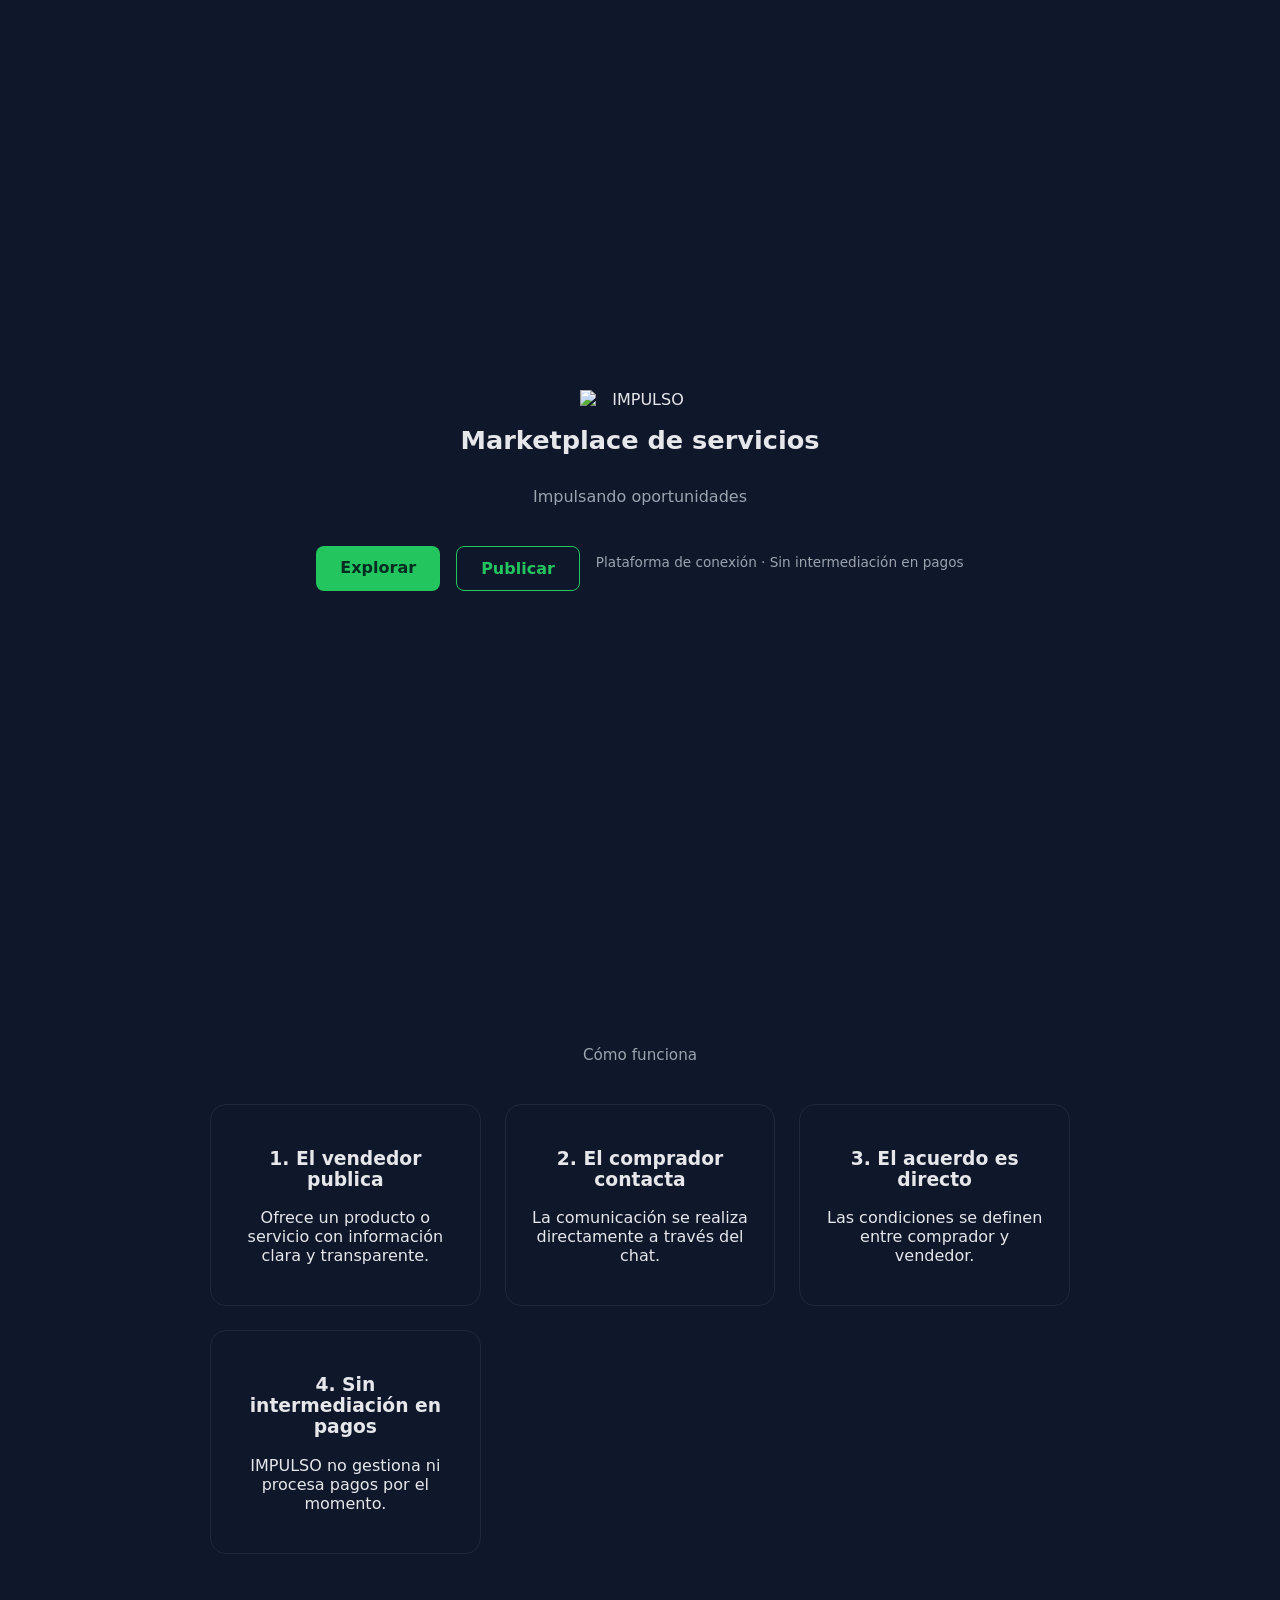
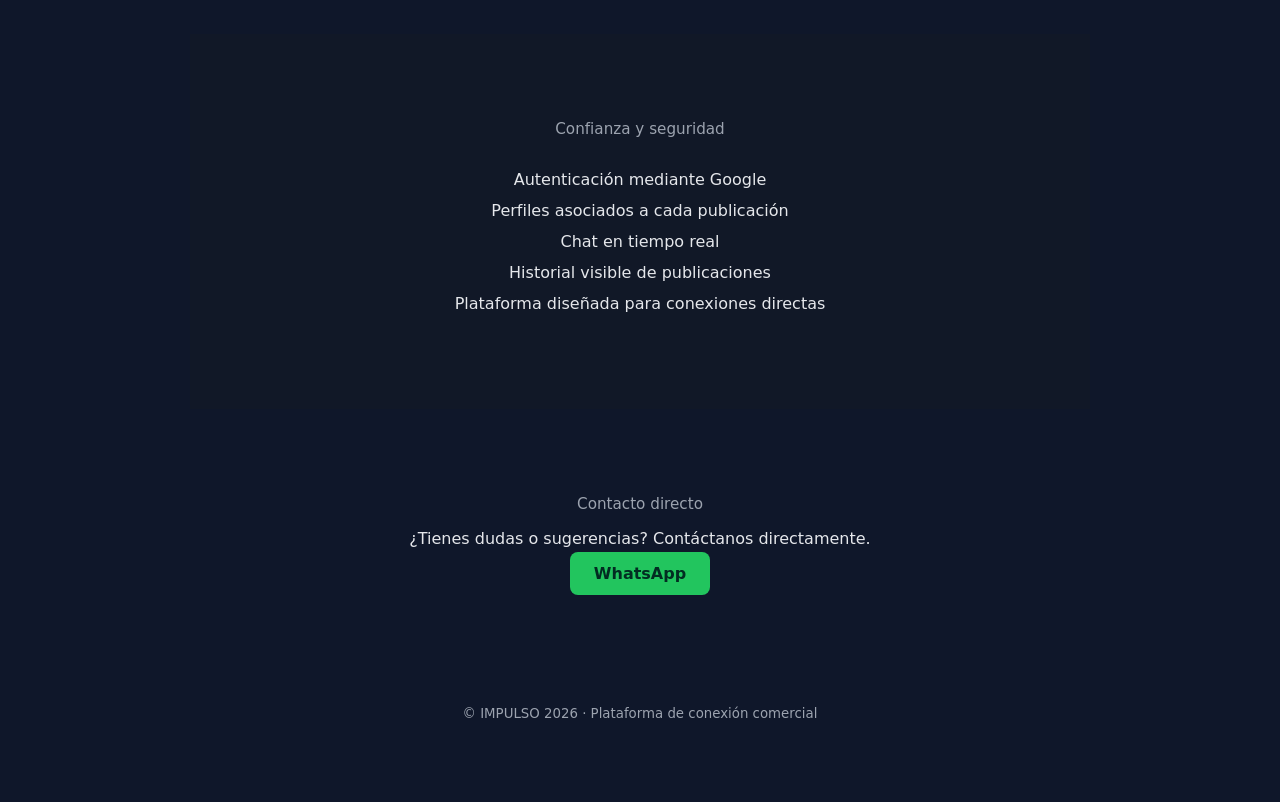
==== index.html @ ee9f5212 "Update index.html" ====
<!DOCTYPE html>
<html lang="es">
<head>
  <meta name="description" content="IMPULSO es un marketplace de servicios que conecta personas para comprar y vender sin intermediación en pagos.">
<meta name="viewport" content="width=device-width, initial-scale=1.0">
  <meta charset="UTF-8">
  <title>IMPULSO | Marketplace de servicios</title>
  <link rel="stylesheet" href="styles.css">
  <link rel="preconnect" href="https://fonts.googleapis.com">
  <link rel="preconnect" href="https://fonts.gstatic.com" crossorigin>
  <link href="https://fonts.googleapis.com/css2?family=Inter:wght@400;500;600&display=swap" rel="stylesheet">
</head>

<body class="landing">

  <header class="hero">
    <img src="logo-impulso.png" class="logo logo-animate" alt="IMPULSO">
    <h1>Marketplace de servicios</h1>
    <p class="tagline">Impulsando oportunidades</p>

    <div class="cta">
      <a href="index.html" class="btn-primary">Explorar</a>
      <a href="producto.html" class="btn-secondary">Publicar</a>
      <p class="microtrust">
  Plataforma de conexión · Sin intermediación en pagos
</p>
      
    </div>
  </header>

  <!-- CÓMO FUNCIONA -->
  <section class="section">
    <h2>Cómo funciona</h2>
    <div class="steps">
      <div class="step">
        <h3>1. El vendedor publica</h3>
        <p>Ofrece un producto o servicio con información clara y transparente.</p>
      </div>
      <div class="step">
        <h3>2. El comprador contacta</h3>
        <p>La comunicación se realiza directamente a través del chat.</p>
      </div>
      <div class="step">
        <h3>3. El acuerdo es directo</h3>
        <p>Las condiciones se definen entre comprador y vendedor.</p>
      </div>
      <div class="step">
        <h3>4. Sin intermediación en pagos</h3>
        <p>IMPULSO no gestiona ni procesa pagos por el momento.</p>
      </div>
    </div>
  </section>

  <!-- CONFIANZA -->
  <section class="section dark">
    <h2>Confianza y seguridad</h2>
    <ul class="trust">
      <li>Autenticación mediante Google</li>
      <li>Perfiles asociados a cada publicación</li>
      <li>Chat en tiempo real</li>
      <li>Historial visible de publicaciones</li>
      <li>Plataforma diseñada para conexiones directas</li>
    </ul>
  </section>

  <!-- CONTACTO -->
  <section class="section">
    <h2>Contacto directo</h2>
    <p>¿Tienes dudas o sugerencias? Contáctanos directamente.</p>
    <a
      href="https://wa.me/5210000000000"
      target="_blank"
      class="btn-primary"
    >
      WhatsApp
    </a>
  </section>

  <footer class="footer">
    <small>© IMPULSO 2026 · Plataforma de conexión comercial</small>
  </footer>

  <script>
  if ("serviceWorker" in navigator) {
    navigator.serviceWorker.register("./sw.js");
  }
</script>

</body>
</html>
---- styles.css ----
:root {
  /* Fondos */
  --bg-main: #0b1220;
  --bg-card: #0f172a;

  /* Mensajes */
  --bg-message-me: #1e40af;     /* azul logo */
  --bg-message-other: #020617;

  /* Bordes */
  --border-soft: #1e293b;

  /* Texto */
  --text-main: #e5e7eb;
  --text-muted: #9ca3af;

  /* Acento (verde del logo) */
  --accent: #22c55e;
}

/* RESET SUAVE */
* {
  box-sizing: border-box;
}

/* BODY */
body {
  margin: 0;
  font-family: system-ui, -apple-system, BlinkMacSystemFont, "Segoe UI",
    sans-serif;
  background: radial-gradient(circle at top, #111827, #020617);
  color: var(--text-main);
  padding: 40px 20px;
}

/* CONTENEDOR */
.container {
  max-width: 520px;
  margin: auto;
  background: var(--bg-card);
  border-radius: 18px;
  padding: 28px;
  border: 1px solid var(--border-soft);
  box-shadow: 0 25px 60px rgba(0, 0, 0, 0.6);
}

/* HEADER */
header {
  margin-bottom: 20px;
}

h1 {
  margin: 0;
  font-size: 1.6rem;
  font-weight: 600;
}

h2 {
  margin: 6px 0 0;
  font-size: 0.95rem;
  font-weight: 400;
  color: var(--text-muted);
}

/* BOTONES */
button {
  background: transparent;
  border: 1px solid var(--accent);
  color: var(--accent);
}

button:hover {
  background: var(--accent);
  color: #020617;
}

/* INPUT */
input {
  width: 100%;
  background: #020617;
  border: 1px solid var(--border-soft);
  padding: 12px;
  border-radius: 10px;
  color: var(--text-main);
  margin-top: 10px;
}

input::placeholder {
  color: var(--text-muted);
}

input:disabled {
  opacity: 0.6;
}

/* LISTA CHAT */
#lista {
  list-style: none;
  padding: 0;
  margin: 20px 0 0;
  max-height: 320px;
  overflow-y: auto;
}

/* MENSAJES */
#lista li {
  max-width: 75%;
  padding: 10px 14px;
  border-radius: 14px;
  margin-bottom: 10px;
  line-height: 1.4;
  animation: fadeIn 0.25s ease-out;
}

/* ANIMACIÓN */
@keyframes fadeIn {
  from {
    opacity: 0;
    transform: translateY(4px);
  }
  to {
    opacity: 1;
    transform: translateY(0);
  }
}

/* MIS MENSAJES */
#lista li.mio {
  margin-left: auto;
  background: var(--bg-message-me);
  color: white;
  border-bottom-right-radius: 4px;
}

/* OTROS */
#lista li.otro {
  margin-right: auto;
  background: var(--bg-message-other);
  color: var(--text-main);
  border: 1px solid var(--border-soft);
  border-bottom-left-radius: 4px;
}

/* AUTOR */
.autor {
  font-size: 0.75rem;
  font-weight: 600;
  opacity: 0.7;
  margin-bottom: 2px;
}

/* TEXTO */
.texto {
  font-size: 0.95rem;
}

/* HORA */
.hora {
  font-size: 0.7rem;
  opacity: 0.5;
  margin-top: 4px;
  text-align: right;
}
.brand {
  display: flex;
  flex-direction: column;
  align-items: center;
  gap: 14px;
  margin-bottom: 24px;
}

.brand img {
  max-width: 240px;
  height: auto;
}
@media (max-width: 480px) {
  .brand img {
    max-width: 180px;
  }
}
body.landing {
  font-family: system-ui, sans-serif;
  background: #0f172a;
  color: #e5e7eb;
  margin: 0;
}

.hero {
  min-height: 100vh;
  display: flex;
  flex-direction: column;
  justify-content: center;
  align-items: center;
  gap: 1rem;
  text-align: center;
}

.logo {
  width: 120px;
}

.btn-primary, .btn-secondary {
  padding: 12px 24px;
  border-radius: 8px;
  text-decoration: none;
  font-weight: bold;
}

.btn-primary {
  background: #22c55e;
  color: #022c22;
}

.btn-secondary {
  border: 1px solid #22c55e;
  color: #22c55e;
}

.features {
  display: flex;
  justify-content: center;
  gap: 2rem;
  padding: 2rem;
}
/* TIPOGRAFÍA */
body {
  font-family: 'Inter', system-ui, sans-serif;
}

/* HERO */
.tagline {
  font-size: 1rem;
  color: #9ca3af;
  margin-bottom: 1.5rem;
}

/* LOGO ANIMACIÓN */
.logo-animate {
  animation: logoFade 1.2s ease-out forwards;
}

@keyframes logoFade {
  from {
    opacity: 0;
    transform: scale(0.96);
  }
  to {
    opacity: 1;
    transform: scale(1);
  }
}

/* SECCIONES */
.section {
  max-width: 900px;
  margin: 0 auto;
  padding: 80px 20px;
  text-align: center;
}

.section.dark {
  background: #111827;
}

/* STEPS */
.steps {
  display: grid;
  grid-template-columns: repeat(auto-fit, minmax(220px, 1fr));
  gap: 24px;
  margin-top: 40px;
}

.step {
  background: #0f172a;
  border: 1px solid #1e293b;
  border-radius: 16px;
  padding: 24px;
}

/* TRUST */
.trust {
  list-style: none;
  padding: 0;
  margin-top: 32px;
}

.trust li {
  margin: 12px 0;
  color: #e5e7eb;
}

/* CTA */
.cta {
  display: flex;
  gap: 16px;
  flex-wrap: wrap;
  justify-content: center;
}

/* FOOTER */
.footer {
  padding: 40px 20px;
  text-align: center;
  color: #9ca3af;
}
.microtrust {
  font-size: 0.85rem;
  color: #9ca3af;
  margin-top: 8px;
}
.notice {
  font-size: 0.85rem;
  color: #9ca3af;
  margin-bottom: 16px;
}
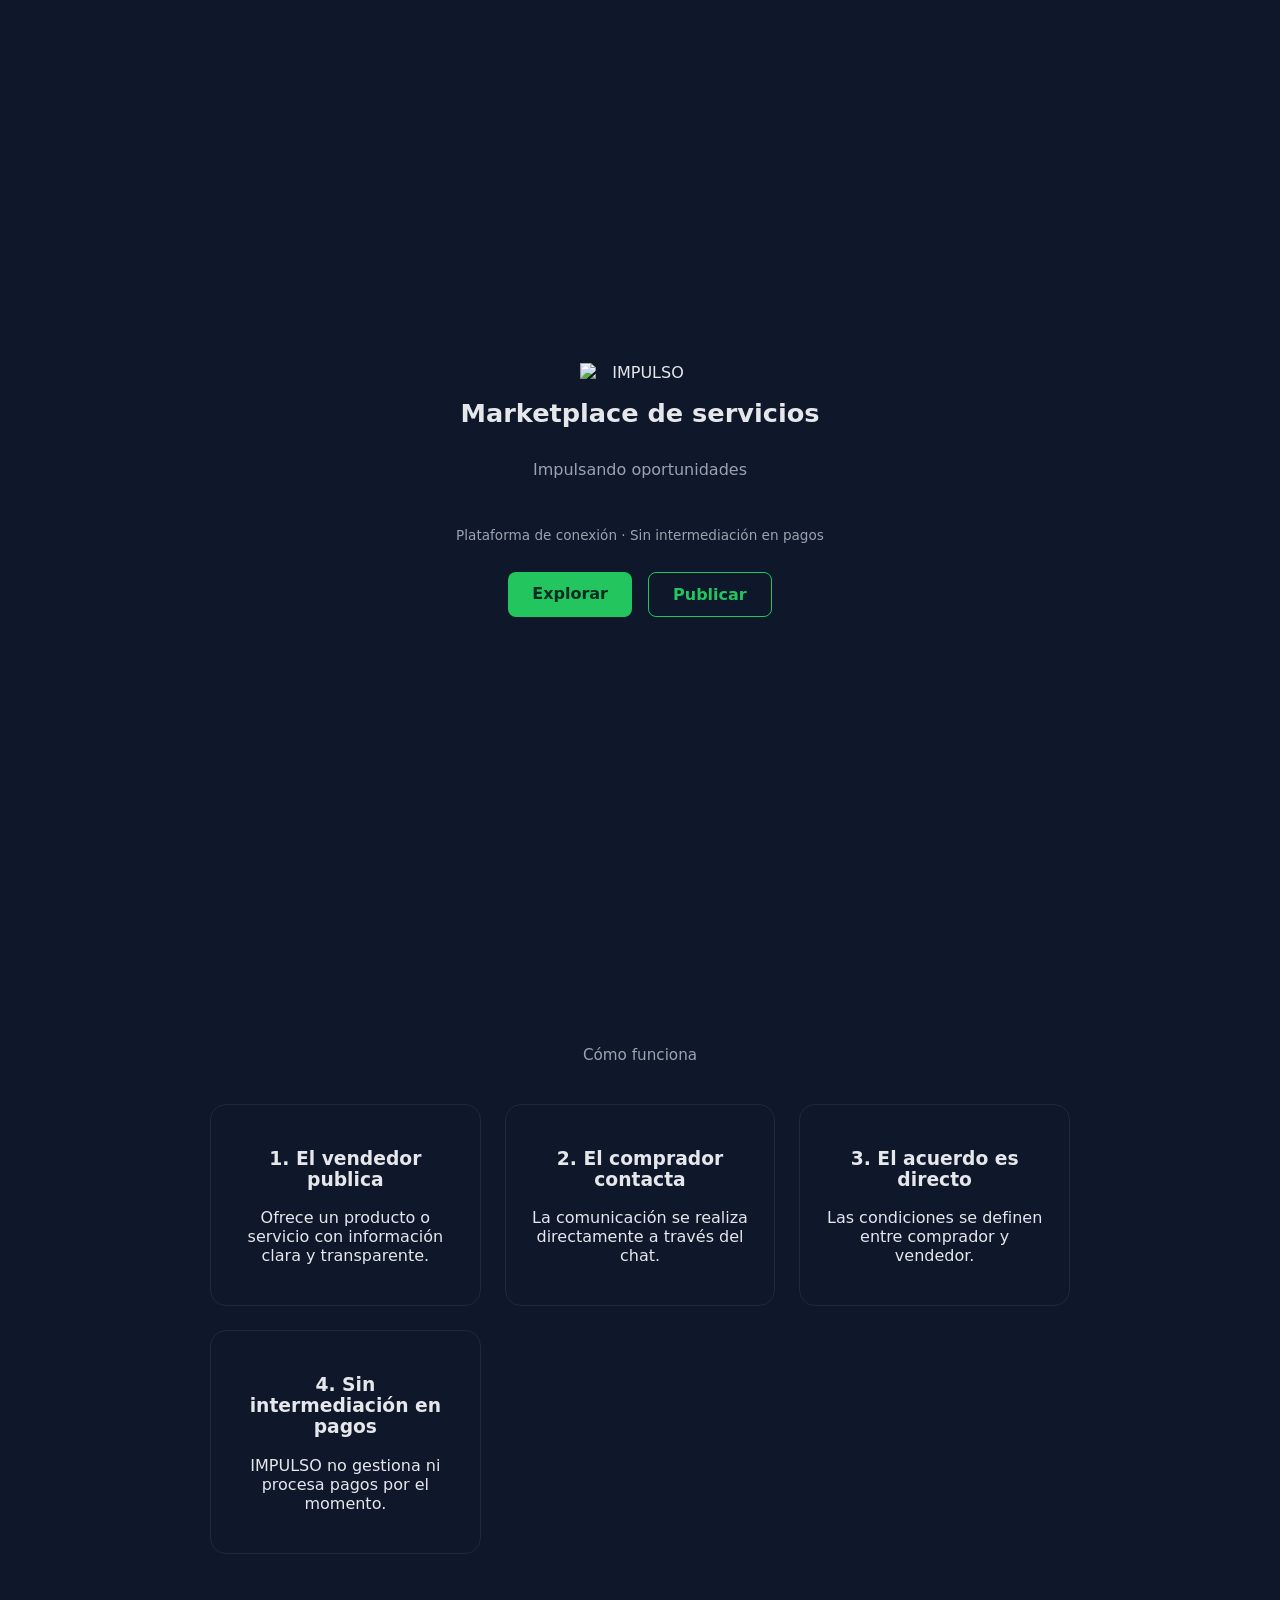
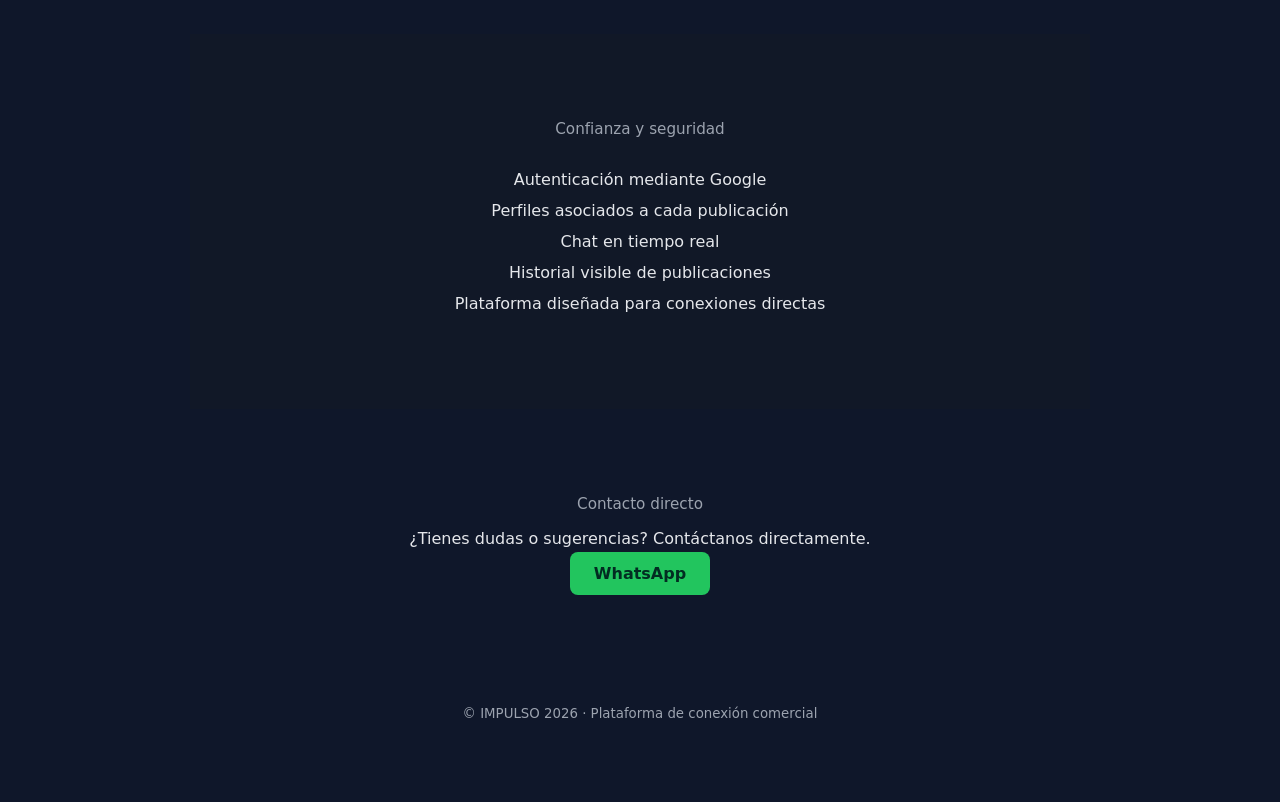
==== commit 3608fa14: "Update index.html" ====
--- a/index.html
+++ b/index.html
@@ -5,7 +5,7 @@
 <meta name="viewport" content="width=device-width, initial-scale=1.0">
   <meta charset="UTF-8">
   <title>IMPULSO | Marketplace de servicios</title>
-  <link rel="stylesheet" href="styles.css">
+  <link rel="stylesheet" href="style.css">
   <link rel="preconnect" href="https://fonts.googleapis.com">
   <link rel="preconnect" href="https://fonts.gstatic.com" crossorigin>
   <link href="https://fonts.googleapis.com/css2?family=Inter:wght@400;500;600&display=swap" rel="stylesheet">
@@ -17,13 +17,13 @@
     <img src="logo-impulso.png" class="logo logo-animate" alt="IMPULSO">
     <h1>Marketplace de servicios</h1>
     <p class="tagline">Impulsando oportunidades</p>
+          <p class="microtrust">
+  Plataforma de conexión · Sin intermediación en pagos
+</p>
 
     <div class="cta">
       <a href="index.html" class="btn-primary">Explorar</a>
       <a href="producto.html" class="btn-secondary">Publicar</a>
-      <p class="microtrust">
-  Plataforma de conexión · Sin intermediación en pagos
-</p>
       
     </div>
   </header>
@@ -160,3 +160,6 @@
 
 
 
+
+
+
--- a/style.css
+++ b/style.css
@@ -0,0 +1,352 @@
+:root {
+  /* Fondos */
+  --bg-main: #0b1220;
+  --bg-card: #0f172a;
+
+  /* Mensajes */
+  --bg-message-me: #1e40af;     /* azul logo */
+  --bg-message-other: #020617;
+
+  /* Bordes */
+  --border-soft: #1e293b;
+
+  /* Texto */
+  --text-main: #e5e7eb;
+  --text-muted: #9ca3af;
+
+  /* Acento (verde del logo) */
+  --accent: #22c55e;
+}
+
+/* RESET SUAVE */
+* {
+  box-sizing: border-box;
+}
+
+/* BODY */
+body {
+  margin: 0;
+  font-family: system-ui, -apple-system, BlinkMacSystemFont, "Segoe UI",
+    sans-serif;
+  background: radial-gradient(circle at top, #111827, #020617);
+  color: var(--text-main);
+  padding: 40px 20px;
+}
+
+/* CONTENEDOR */
+.container {
+  max-width: 520px;
+  margin: auto;
+  background: var(--bg-card);
+  border-radius: 18px;
+  padding: 28px;
+  border: 1px solid var(--border-soft);
+  box-shadow: 0 25px 60px rgba(0, 0, 0, 0.6);
+}
+
+/* HEADER */
+header {
+  margin-bottom: 20px;
+}
+
+h1 {
+  margin: 0;
+  font-size: 1.6rem;
+  font-weight: 600;
+}
+
+h2 {
+  margin: 6px 0 0;
+  font-size: 0.95rem;
+  font-weight: 400;
+  color: var(--text-muted);
+}
+
+/* BOTONES */
+button {
+  background: transparent;
+  border: 1px solid var(--accent);
+  color: var(--accent);
+}
+
+button:hover {
+  background: var(--accent);
+  color: #020617;
+}
+
+/* INPUT */
+input {
+  width: 100%;
+  background: #020617;
+  border: 1px solid var(--border-soft);
+  padding: 12px;
+  border-radius: 10px;
+  color: var(--text-main);
+  margin-top: 10px;
+}
+
+input::placeholder {
+  color: var(--text-muted);
+}
+
+input:disabled {
+  opacity: 0.6;
+}
+
+/* LISTA CHAT */
+#lista {
+  list-style: none;
+  padding: 0;
+  margin: 20px 0 0;
+  max-height: 320px;
+  overflow-y: auto;
+}
+
+/* MENSAJES */
+#lista li {
+  max-width: 75%;
+  padding: 10px 14px;
+  border-radius: 14px;
+  margin-bottom: 10px;
+  line-height: 1.4;
+  animation: fadeIn 0.25s ease-out;
+}
+
+/* ANIMACIÓN */
+@keyframes fadeIn {
+  from {
+    opacity: 0;
+    transform: translateY(4px);
+  }
+  to {
+    opacity: 1;
+    transform: translateY(0);
+  }
+}
+
+/* MIS MENSAJES */
+#lista li.mio {
+  margin-left: auto;
+  background: var(--bg-message-me);
+  color: white;
+  border-bottom-right-radius: 4px;
+}
+
+/* OTROS */
+#lista li.otro {
+  margin-right: auto;
+  background: var(--bg-message-other);
+  color: var(--text-main);
+  border: 1px solid var(--border-soft);
+  border-bottom-left-radius: 4px;
+}
+
+/* AUTOR */
+.autor {
+  font-size: 0.75rem;
+  font-weight: 600;
+  opacity: 0.7;
+  margin-bottom: 2px;
+}
+
+/* TEXTO */
+.texto {
+  font-size: 0.95rem;
+}
+
+/* HORA */
+.hora {
+  font-size: 0.7rem;
+  opacity: 0.5;
+  margin-top: 4px;
+  text-align: right;
+}
+.brand {
+  display: flex;
+  flex-direction: column;
+  align-items: center;
+  gap: 14px;
+  margin-bottom: 24px;
+}
+
+.brand img {
+  max-width: 240px;
+  height: auto;
+}
+@media (max-width: 480px) {
+  .brand img {
+    max-width: 180px;
+  }
+}
+body.landing {
+  font-family: system-ui, sans-serif;
+  background: #0f172a;
+  color: #e5e7eb;
+  margin: 0;
+}
+
+.hero {
+  min-height: 100vh;
+  display: flex;
+  flex-direction: column;
+  justify-content: center;
+  align-items: center;
+  gap: 1rem;
+  text-align: center;
+}
+
+.logo {
+  width: 120px;
+}
+
+.btn-primary, .btn-secondary {
+  padding: 12px 24px;
+  border-radius: 8px;
+  text-decoration: none;
+  font-weight: bold;
+}
+
+.btn-primary {
+  background: #22c55e;
+  color: #022c22;
+}
+
+.btn-secondary {
+  border: 1px solid #22c55e;
+  color: #22c55e;
+}
+
+.features {
+  display: flex;
+  justify-content: center;
+  gap: 2rem;
+  padding: 2rem;
+}
+/* TIPOGRAFÍA */
+body {
+  font-family: 'Inter', system-ui, sans-serif;
+}
+
+/* HERO */
+.tagline {
+  font-size: 1rem;
+  color: #9ca3af;
+  margin-bottom: 1.5rem;
+}
+
+/* LOGO ANIMACIÓN */
+.logo-animate {
+  animation: logoFade 1.2s ease-out forwards;
+}
+
+@keyframes logoFade {
+  from {
+    opacity: 0;
+    transform: scale(0.96);
+  }
+  to {
+    opacity: 1;
+    transform: scale(1);
+  }
+}
+
+/* SECCIONES */
+.section {
+  max-width: 900px;
+  margin: 0 auto;
+  padding: 80px 20px;
+  text-align: center;
+}
+
+.section.dark {
+  background: #111827;
+}
+
+/* STEPS */
+.steps {
+  display: grid;
+  grid-template-columns: repeat(auto-fit, minmax(220px, 1fr));
+  gap: 24px;
+  margin-top: 40px;
+}
+
+.step {
+  background: #0f172a;
+  border: 1px solid #1e293b;
+  border-radius: 16px;
+  padding: 24px;
+}
+
+/* TRUST */
+.trust {
+  list-style: none;
+  padding: 0;
+  margin-top: 32px;
+}
+
+.trust li {
+  margin: 12px 0;
+  color: #e5e7eb;
+}
+
+/* CTA */
+.cta {
+  display: flex;
+  gap: 16px;
+  flex-wrap: wrap;
+  justify-content: center;
+}
+
+/* FOOTER */
+.footer {
+  padding: 40px 20px;
+  text-align: center;
+  color: #9ca3af;
+}
+.microtrust {
+  font-size: 0.85rem;
+  color: #9ca3af;
+  margin-top: 8px;
+}
+.notice {
+  font-size: 0.85rem;
+  color: #9ca3af;
+  margin-bottom: 16px;
+}
+
+
+
+
+
+
+
+
+
+
+
+
+
+
+
+
+
+
+
+
+
+
+
+
+
+
+
+
+
+
+
+
+
+
+
+
+
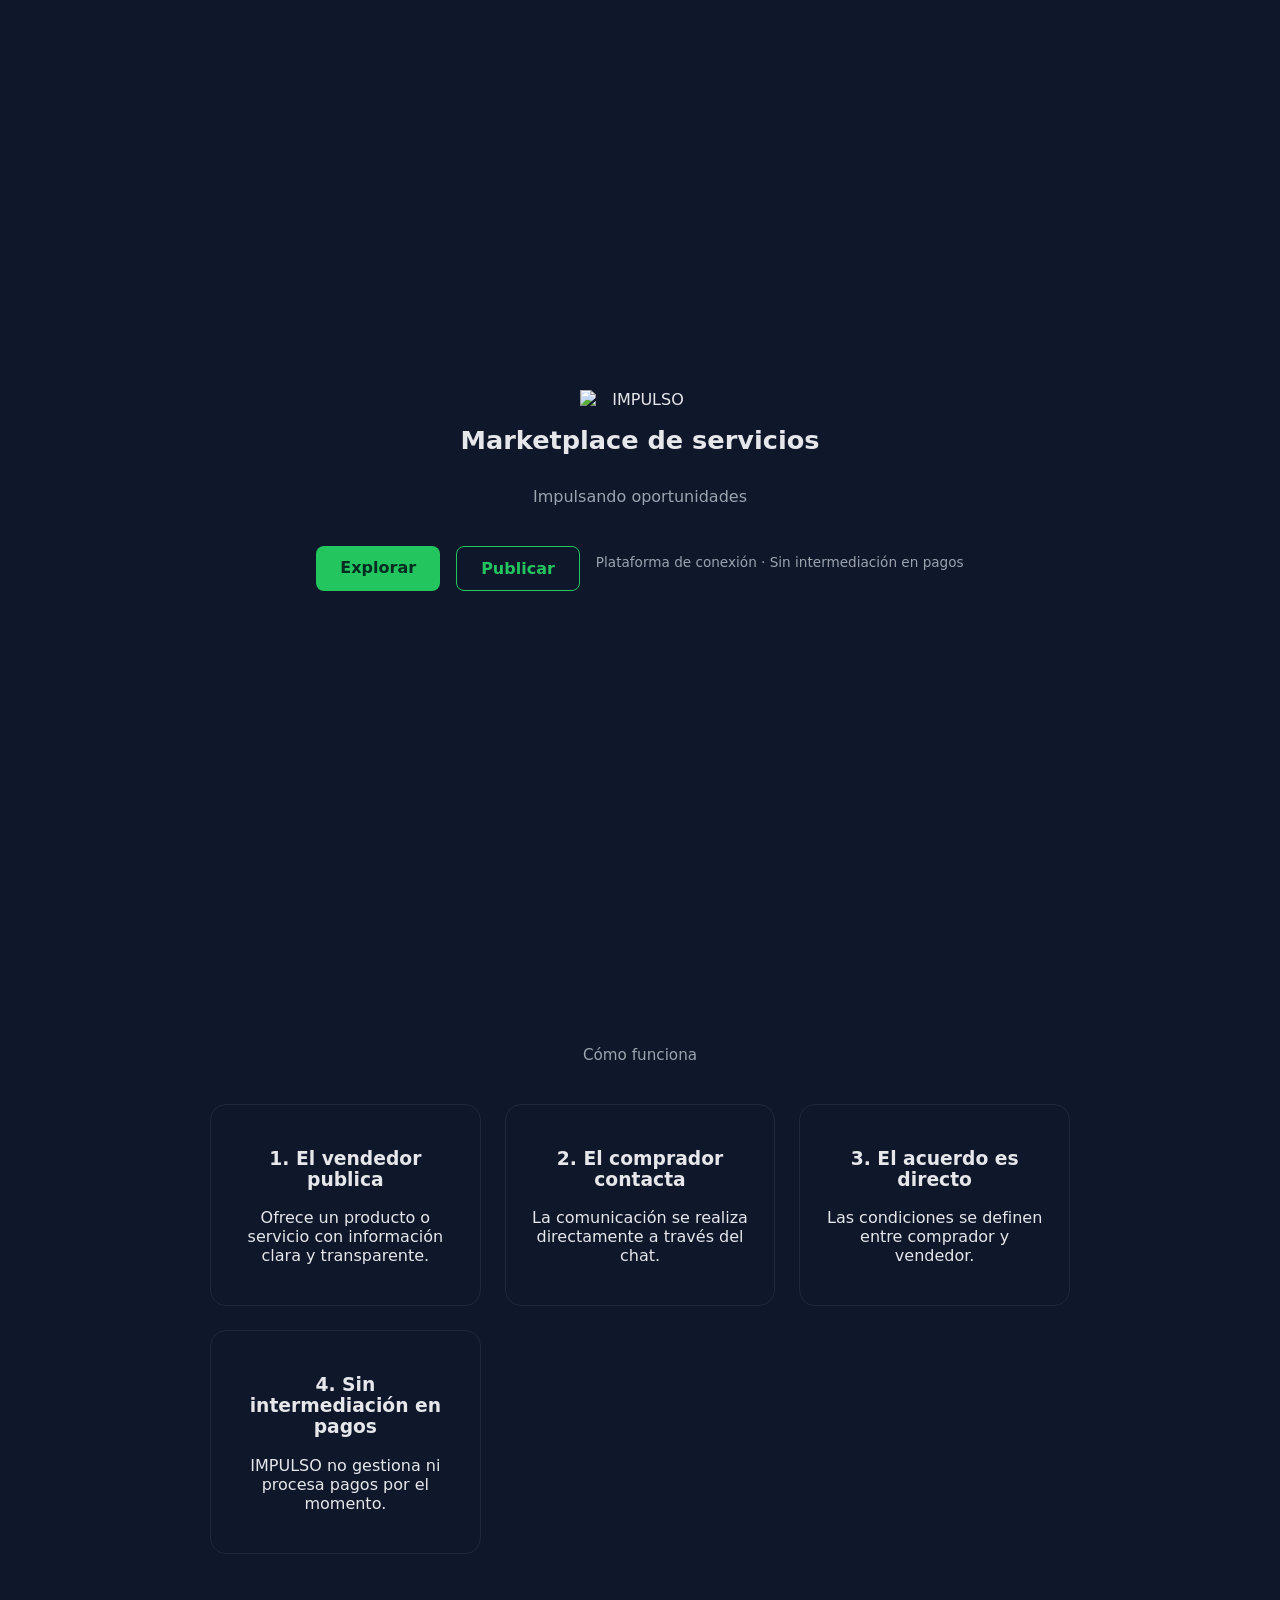
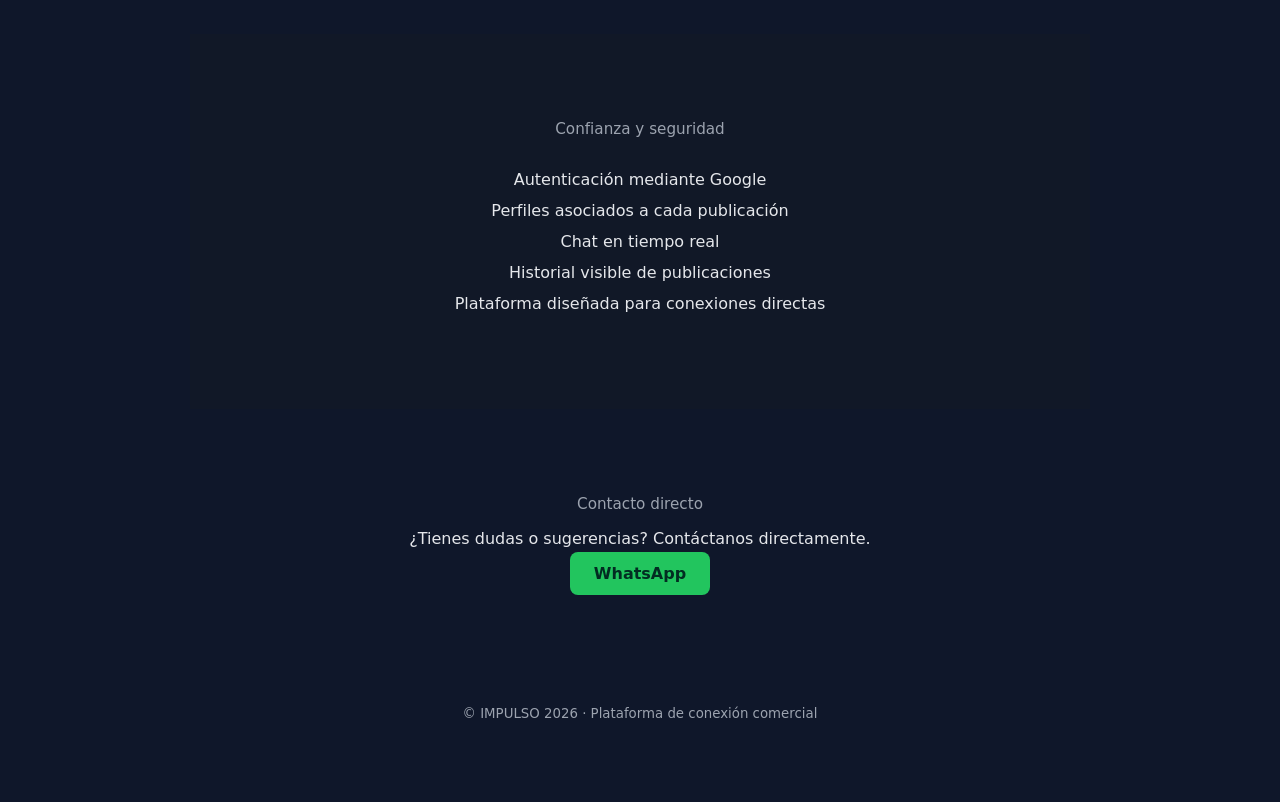
==== commit a4473d68: "Update index.html" ====
--- a/index.html
+++ b/index.html
@@ -17,13 +17,13 @@
     <img src="logo-impulso.png" class="logo logo-animate" alt="IMPULSO">
     <h1>Marketplace de servicios</h1>
     <p class="tagline">Impulsando oportunidades</p>
-          <p class="microtrust">
-  Plataforma de conexión · Sin intermediación en pagos
-</p>
 
     <div class="cta">
       <a href="index.html" class="btn-primary">Explorar</a>
       <a href="producto.html" class="btn-secondary">Publicar</a>
+            <p class="microtrust">
+  Plataforma de conexión · Sin intermediación en pagos
+</p>
       
     </div>
   </header>
@@ -163,3 +163,4 @@
 
 
 
+
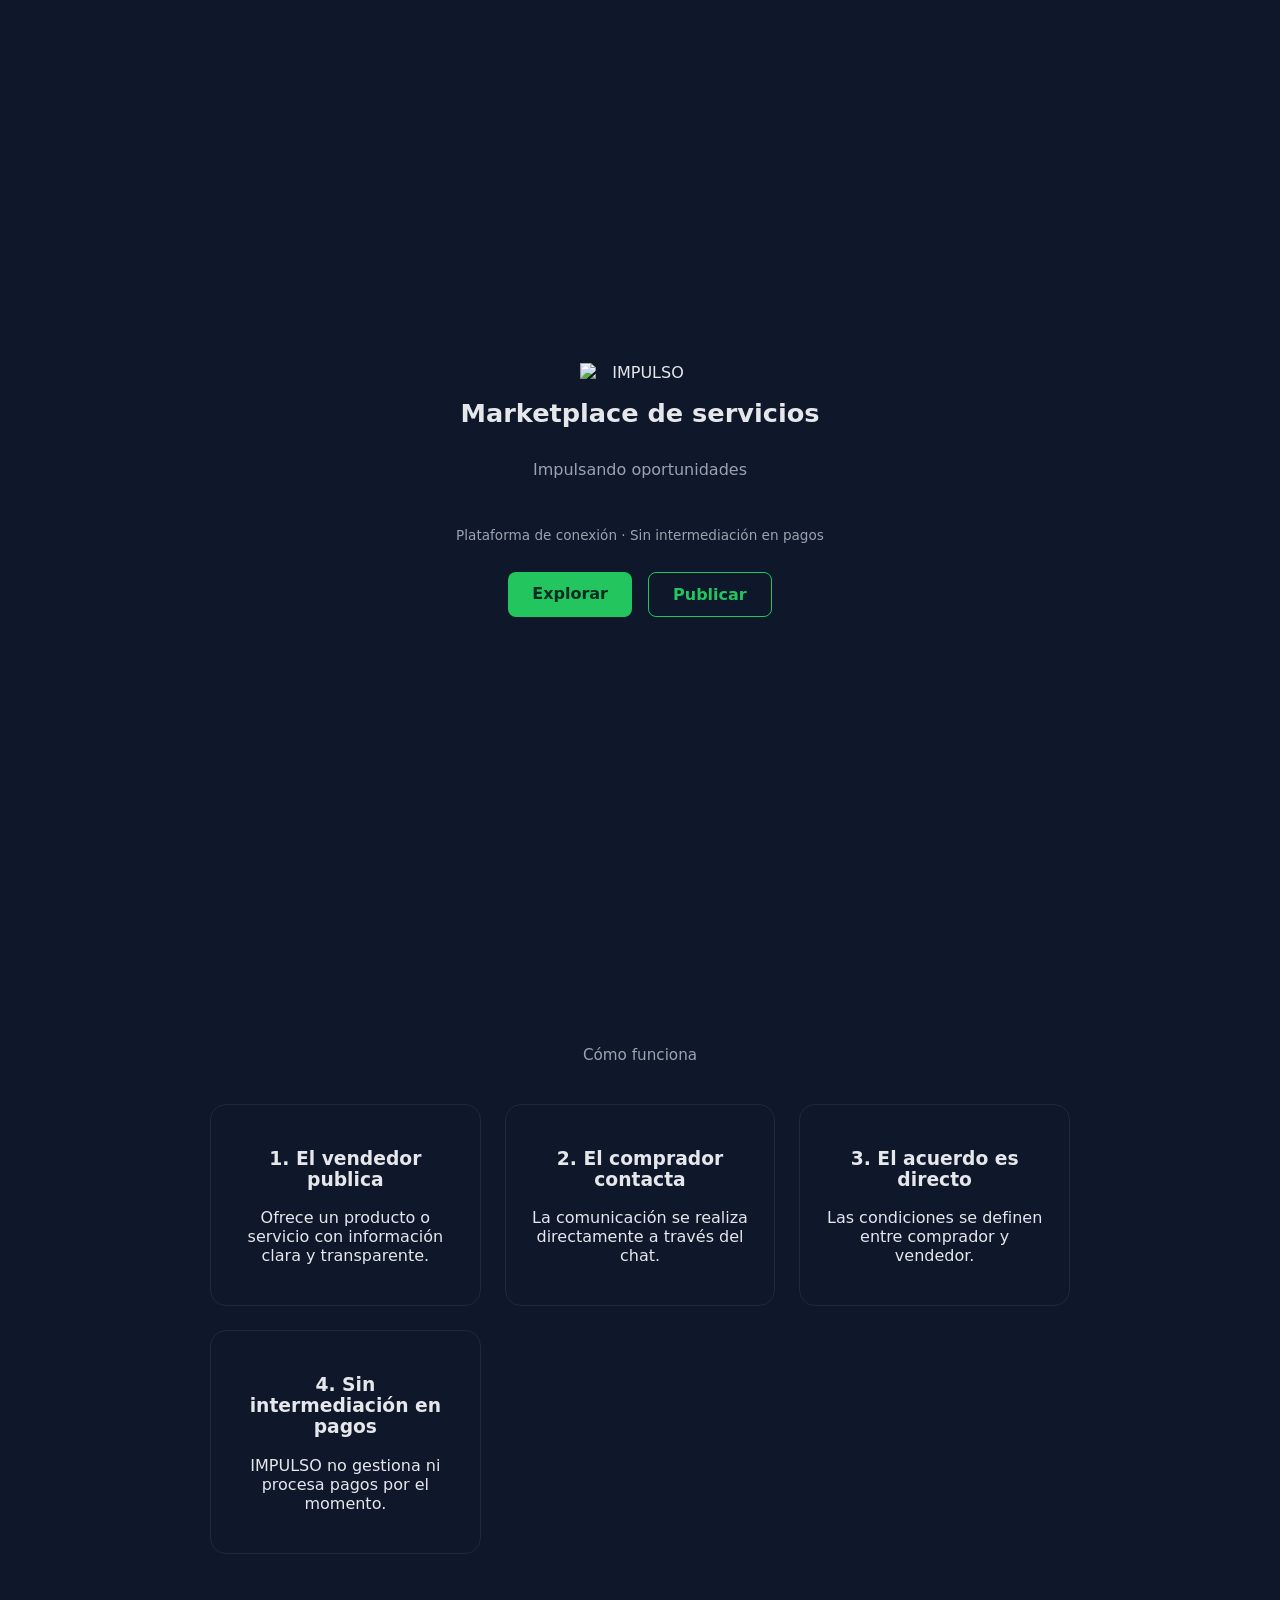
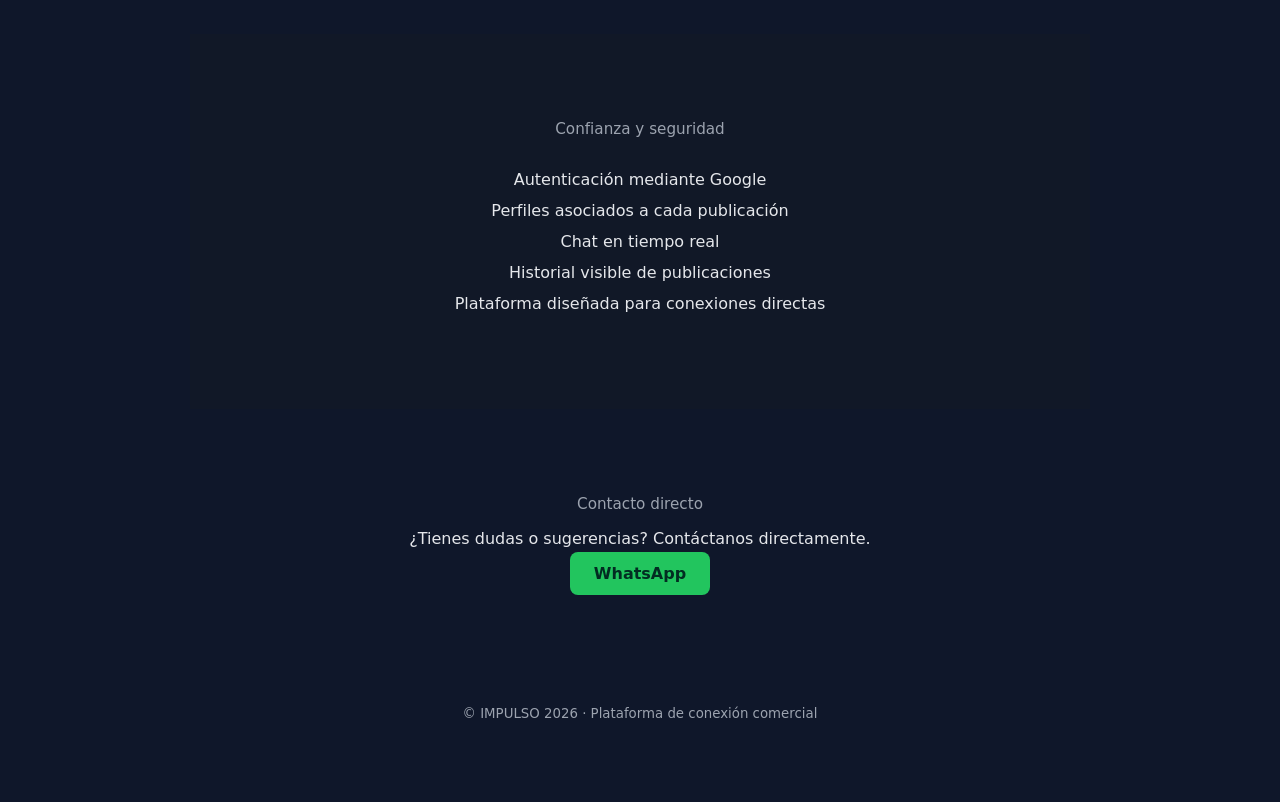
==== commit 89133033: "Update index.html" ====
--- a/index.html
+++ b/index.html
@@ -17,13 +17,13 @@
     <img src="logo-impulso.png" class="logo logo-animate" alt="IMPULSO">
     <h1>Marketplace de servicios</h1>
     <p class="tagline">Impulsando oportunidades</p>
+    <p class="microtrust">
+  Plataforma de conexión · Sin intermediación en pagos
+</p>
 
     <div class="cta">
       <a href="index.html" class="btn-primary">Explorar</a>
       <a href="producto.html" class="btn-secondary">Publicar</a>
-            <p class="microtrust">
-  Plataforma de conexión · Sin intermediación en pagos
-</p>
       
     </div>
   </header>
@@ -164,3 +164,4 @@
 
 
 
+
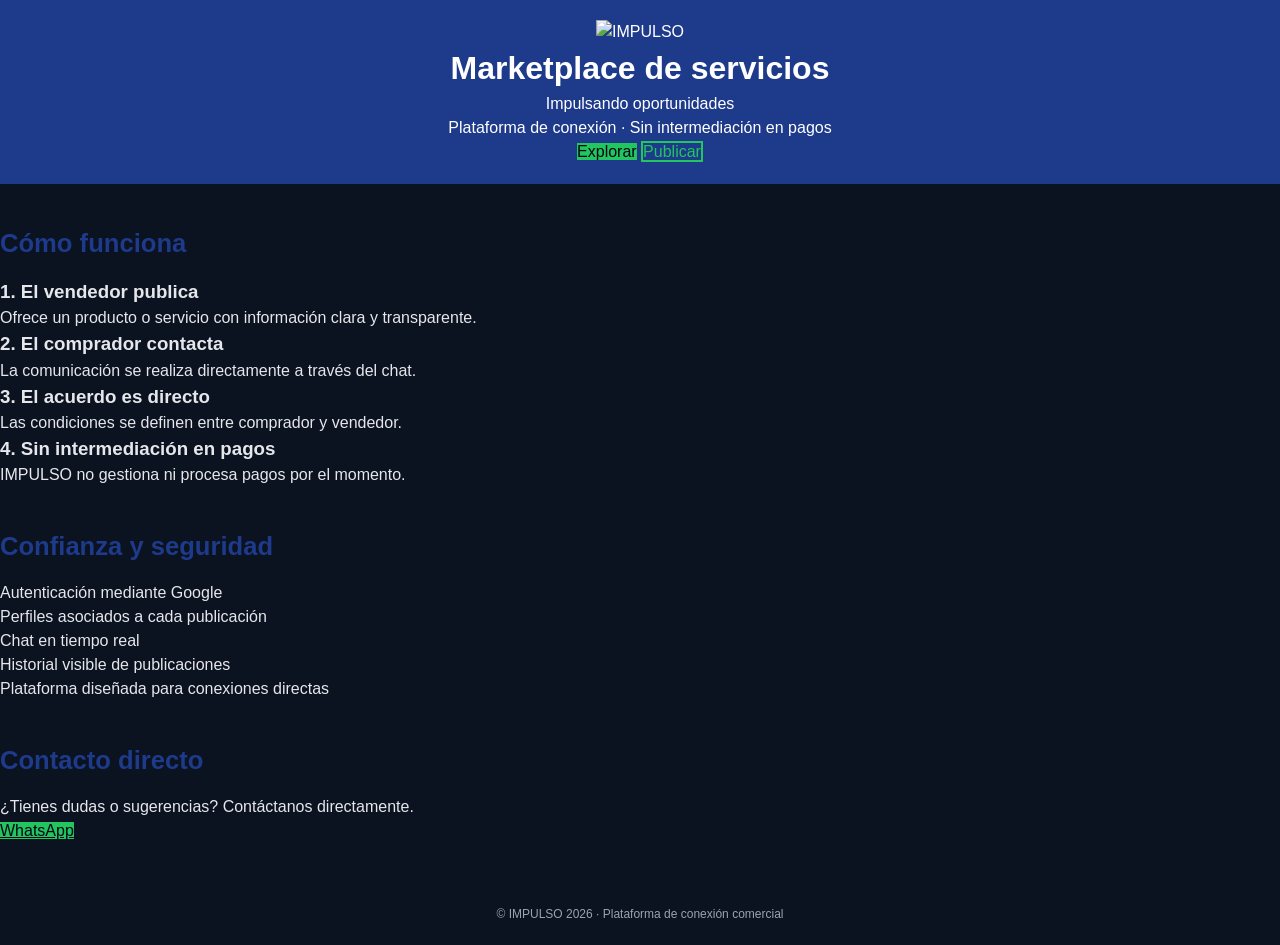
==== commit 2eafc38b: "Update index.html" ====
--- a/index.html
+++ b/index.html
@@ -23,7 +23,7 @@
 
     <div class="cta">
       <a href="index.html" class="btn-primary">Explorar</a>
-      <a href="producto.html" class="btn-secondary">Publicar</a>
+      <a href="productos.html" class="btn-secondary">Publicar</a>
       
     </div>
   </header>
@@ -165,3 +165,4 @@
 
 
 
+
--- a/style.css
+++ b/style.css
@@ -1,317 +1,112 @@
+/* GLOBAL */
 :root {
-  /* Fondos */
   --bg-main: #0b1220;
-  --bg-card: #0f172a;
-
-  /* Mensajes */
-  --bg-message-me: #1e40af;     /* azul logo */
-  --bg-message-other: #020617;
-
-  /* Bordes */
-  --border-soft: #1e293b;
-
-  /* Texto */
+  --bg-card: #111827;
   --text-main: #e5e7eb;
   --text-muted: #9ca3af;
-
-  /* Acento (verde del logo) */
-  --accent: #22c55e;
+  --accent-blue: #1E3A8A;
+  --accent-green: #22C55E;
+}
+* {
+  box-sizing: border-box;
+  margin: 0;
+  padding: 0;
+}
+body {
+  font-family: 'Inter', sans-serif;
+  background: var(--bg-main);
+  color: var(--text-main);
+  line-height: 1.5;
 }
 
-/* RESET SUAVE */
-* {
-  box-sizing: border-box;
+/* HEADERS */
+header {
+  background: var(--accent-blue);
+  padding: 20px;
+  text-align: center;
+  color: white;
+}
+header a {
+  color: white;
+  text-decoration: none;
+  font-weight: 500;
 }
 
-/* BODY */
-body {
-  margin: 0;
-  font-family: system-ui, -apple-system, BlinkMacSystemFont, "Segoe UI",
-    sans-serif;
-  background: radial-gradient(circle at top, #111827, #020617);
-  color: var(--text-main);
-  padding: 40px 20px;
+/* BUTTONS */
+.btn {
+  display: inline-block;
+  padding: 12px 24px;
+  margin: 8px 0;
+  border-radius: 8px;
+  font-weight: 600;
+  cursor: pointer;
+  text-align: center;
+  text-decoration: none;
+}
+.btn-primary {
+  background: var(--accent-green);
+  color: #020617;
+}
+.btn-secondary {
+  background: transparent;
+  border: 2px solid var(--accent-green);
+  color: var(--accent-green);
 }
 
-/* CONTENEDOR */
+/* LAYOUT */
 .container {
-  max-width: 520px;
-  margin: auto;
+  max-width: 900px;
+  margin: 0 auto;
+  padding: 20px;
+}
+.section {
+  margin: 40px 0;
+}
+.section h2 {
+  margin-bottom: 16px;
+  font-size: 1.6rem;
+  color: var(--accent-blue);
+}
+input, textarea {
+  width: 100%;
   background: var(--bg-card);
-  border-radius: 18px;
-  padding: 28px;
-  border: 1px solid var(--border-soft);
-  box-shadow: 0 25px 60px rgba(0, 0, 0, 0.6);
+  border: 1px solid var(--text-muted);
+  border-radius: 6px;
+  padding: 12px;
+  margin-top: 10px;
+  color: var(--text-main);
+}
+ul {
+  list-style: none;
+}
+li.product-item {
+  background: var(--bg-card);
+  border: 1px solid var(--text-muted);
+  padding: 12px;
+  border-radius: 8px;
+  margin-bottom: 12px;
 }
 
-/* HEADER */
-header {
-  margin-bottom: 20px;
-}
-
-h1 {
-  margin: 0;
-  font-size: 1.6rem;
+/* PRODUCT LINK */
+.product-link {
+  text-decoration: none;
+  color: var(--accent-blue);
   font-weight: 600;
 }
 
-h2 {
-  margin: 6px 0 0;
-  font-size: 0.95rem;
-  font-weight: 400;
+/* FOOTER */
+footer {
+  text-align: center;
+  padding: 20px;
   color: var(--text-muted);
+  font-size: 0.9rem;
 }
 
-/* BOTONES */
-button {
-  background: transparent;
-  border: 1px solid var(--accent);
-  color: var(--accent);
-}
-
-button:hover {
-  background: var(--accent);
-  color: #020617;
-}
-
-/* INPUT */
-input {
-  width: 100%;
-  background: #020617;
-  border: 1px solid var(--border-soft);
-  padding: 12px;
-  border-radius: 10px;
-  color: var(--text-main);
-  margin-top: 10px;
-}
-
-input::placeholder {
-  color: var(--text-muted);
-}
-
-input:disabled {
-  opacity: 0.6;
-}
-
-/* LISTA CHAT */
-#lista {
-  list-style: none;
-  padding: 0;
-  margin: 20px 0 0;
-  max-height: 320px;
-  overflow-y: auto;
-}
-
-/* MENSAJES */
-#lista li {
-  max-width: 75%;
-  padding: 10px 14px;
-  border-radius: 14px;
-  margin-bottom: 10px;
-  line-height: 1.4;
-  animation: fadeIn 0.25s ease-out;
-}
-
-/* ANIMACIÓN */
-@keyframes fadeIn {
-  from {
-    opacity: 0;
-    transform: translateY(4px);
+/* RESPONSIVE */
+@media (max-width: 600px) {
+  .btn {
+    width: 100%;
   }
-  to {
-    opacity: 1;
-    transform: translateY(0);
-  }
-}
-
-/* MIS MENSAJES */
-#lista li.mio {
-  margin-left: auto;
-  background: var(--bg-message-me);
-  color: white;
-  border-bottom-right-radius: 4px;
-}
-
-/* OTROS */
-#lista li.otro {
-  margin-right: auto;
-  background: var(--bg-message-other);
-  color: var(--text-main);
-  border: 1px solid var(--border-soft);
-  border-bottom-left-radius: 4px;
-}
-
-/* AUTOR */
-.autor {
-  font-size: 0.75rem;
-  font-weight: 600;
-  opacity: 0.7;
-  margin-bottom: 2px;
-}
-
-/* TEXTO */
-.texto {
-  font-size: 0.95rem;
-}
-
-/* HORA */
-.hora {
-  font-size: 0.7rem;
-  opacity: 0.5;
-  margin-top: 4px;
-  text-align: right;
-}
-.brand {
-  display: flex;
-  flex-direction: column;
-  align-items: center;
-  gap: 14px;
-  margin-bottom: 24px;
-}
-
-.brand img {
-  max-width: 240px;
-  height: auto;
-}
-@media (max-width: 480px) {
-  .brand img {
-    max-width: 180px;
-  }
-}
-body.landing {
-  font-family: system-ui, sans-serif;
-  background: #0f172a;
-  color: #e5e7eb;
-  margin: 0;
-}
-
-.hero {
-  min-height: 100vh;
-  display: flex;
-  flex-direction: column;
-  justify-content: center;
-  align-items: center;
-  gap: 1rem;
-  text-align: center;
-}
-
-.logo {
-  width: 120px;
-}
-
-.btn-primary, .btn-secondary {
-  padding: 12px 24px;
-  border-radius: 8px;
-  text-decoration: none;
-  font-weight: bold;
-}
-
-.btn-primary {
-  background: #22c55e;
-  color: #022c22;
-}
-
-.btn-secondary {
-  border: 1px solid #22c55e;
-  color: #22c55e;
-}
-
-.features {
-  display: flex;
-  justify-content: center;
-  gap: 2rem;
-  padding: 2rem;
-}
-/* TIPOGRAFÍA */
-body {
-  font-family: 'Inter', system-ui, sans-serif;
-}
-
-/* HERO */
-.tagline {
-  font-size: 1rem;
-  color: #9ca3af;
-  margin-bottom: 1.5rem;
-}
-
-/* LOGO ANIMACIÓN */
-.logo-animate {
-  animation: logoFade 1.2s ease-out forwards;
-}
-
-@keyframes logoFade {
-  from {
-    opacity: 0;
-    transform: scale(0.96);
-  }
-  to {
-    opacity: 1;
-    transform: scale(1);
-  }
-}
-
-/* SECCIONES */
-.section {
-  max-width: 900px;
-  margin: 0 auto;
-  padding: 80px 20px;
-  text-align: center;
-}
-
-.section.dark {
-  background: #111827;
-}
-
-/* STEPS */
-.steps {
-  display: grid;
-  grid-template-columns: repeat(auto-fit, minmax(220px, 1fr));
-  gap: 24px;
-  margin-top: 40px;
-}
-
-.step {
-  background: #0f172a;
-  border: 1px solid #1e293b;
-  border-radius: 16px;
-  padding: 24px;
-}
-
-/* TRUST */
-.trust {
-  list-style: none;
-  padding: 0;
-  margin-top: 32px;
-}
-
-.trust li {
-  margin: 12px 0;
-  color: #e5e7eb;
-}
-
-/* CTA */
-.cta {
-  display: flex;
-  gap: 16px;
-  flex-wrap: wrap;
-  justify-content: center;
-}
-
-/* FOOTER */
-.footer {
-  padding: 40px 20px;
-  text-align: center;
-  color: #9ca3af;
-}
-.microtrust {
-  font-size: 0.85rem;
-  color: #9ca3af;
-  margin-top: 8px;
-}
-.notice {
-  font-size: 0.85rem;
-  color: #9ca3af;
-  margin-bottom: 16px;
 }
 
 
@@ -350,3 +145,5 @@
 
 
 
+
+
